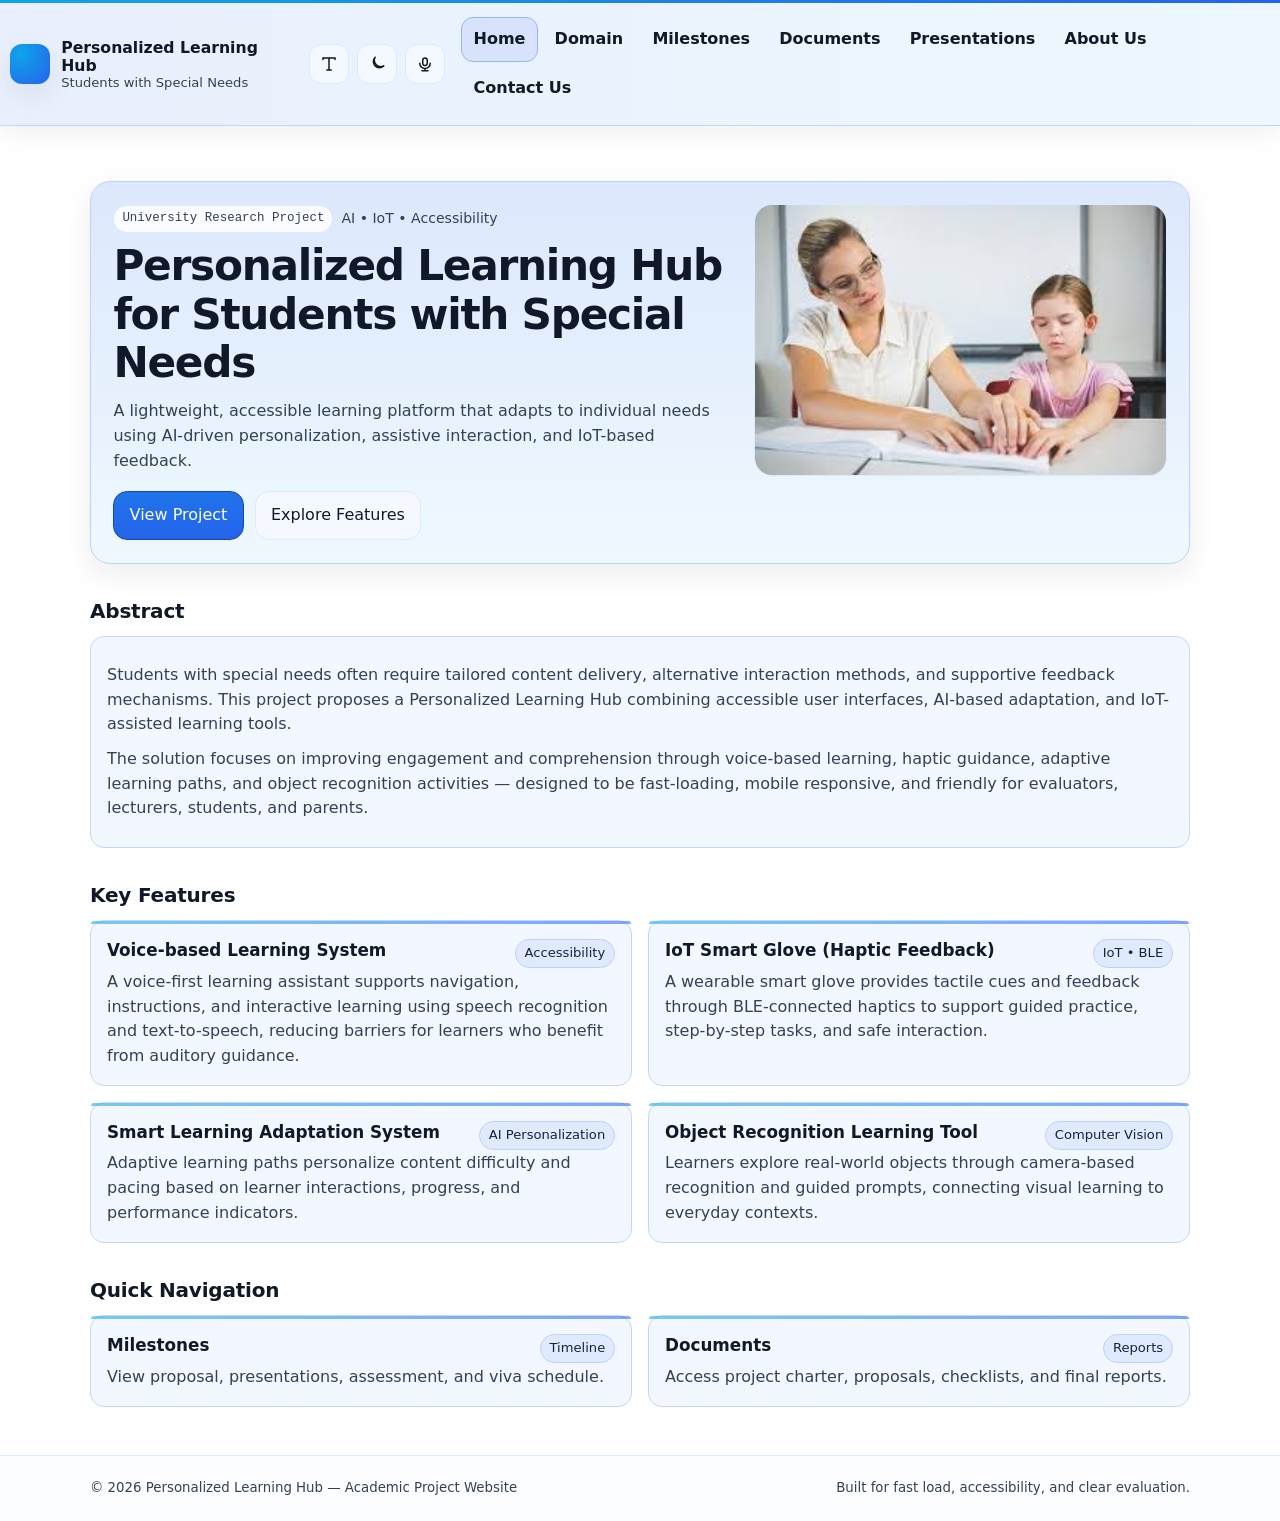
==== index.html @ 5e0aa2a2 "initial commit" ====
<!doctype html>
<html lang="en">
<head>
  <meta charset="utf-8" />
  <meta name="viewport" content="width=device-width, initial-scale=1" />
  <meta name="description" content="Academic project website — Personalized Learning Hub for Students with Special Needs." />
  <title>Personalized Learning Hub | Home</title>

  <link rel="stylesheet" href="styles/main.css" />
  <link rel="icon" href="data:image/svg+xml,%3Csvg xmlns='http://www.w3.org/2000/svg' viewBox='0 0 100 100'%3E%3Cdefs/%3E%3Crect width='100' height='100' rx='18' fill='%231d4ed8'/%3E%3Cpath d='M25 55c10-18 24-27 42-27' fill='none' stroke='%230ea5e9' stroke-width='10' stroke-linecap='round'/%3E%3Cpath d='M25 70c18-25 38-35 55-35' fill='none' stroke='%23ffffff' stroke-width='10' stroke-linecap='round'/%3E%3C/svg%3E" />
</head>

<body data-page="home">
  <a class="skip-link" href="#main">Skip to content</a>

  <!-- Shared Header / Navigation (consistent across all pages) -->
  <header class="site-header">
    <div class="container">
      <nav class="navbar" aria-label="Main navigation">
        <a class="brand" href="index.html">
          <span class="brand-mark" aria-hidden="true"></span>
          <span class="brand-text">
            <strong>Personalized Learning Hub</strong>
            <span>Students with Special Needs</span>
          </span>
        </a>

        <div class="nav-controls" aria-label="Accessibili ty controls">
          <button class="icon-btn nav-toggle" type="button" data-action="toggle-nav" aria-expanded="false" aria-label="Open menu">
            <svg class="icon" aria-hidden="true"><use href="#i-menu"></use></svg>
          </button>

          <button class="icon-btn" type="button" data-action="toggle-font" aria-pressed="false" aria-label="Toggle larger text">
            <svg class="icon" aria-hidden="true"><use href="#i-text"></use></svg>
          </button>

          <button class="icon-btn" type="button" data-action="toggle-theme" aria-pressed="false" aria-label="Toggle dark mode">
            <svg class="icon" aria-hidden="true"><use href="#i-moon"></use></svg>
          </button>

          <!-- Optional but high-value: voice navigation (off by default) -->
          <button class="icon-btn" type="button" data-action="toggle-voice" aria-pressed="false" aria-label="Toggle voice navigation">
            <svg class="icon" aria-hidden="true"><use href="#i-mic"></use></svg>
          </button>
        </div>

        <div class="nav-links" role="list">
          <a href="index.html" data-page="home">Home</a>
          <a href="pages/domain.html" data-page="domain">Domain</a>
          <a href="pages/milestones.html" data-page="milestones">Milestones</a>
          <a href="pages/documents.html" data-page="documents">Documents</a>
          <a href="pages/presentations.html" data-page="presentations">Presentations</a>
          <a href="pages/about.html" data-page="about">About Us</a>
          <a href="pages/contact.html" data-page="contact">Contact Us</a>
        </div>
      </nav>
    </div>
  </header>

  <main id="main">
    <!-- Hero -->
    <section class="hero">
      <div class="container">
        <div class="hero-card">
          <div>
            <div class="kicker">
              <span class="kicker-badge">University Research Project</span>
              <span>AI • IoT • Accessibility</span>
            </div>

            <h1>Personalized Learning Hub for Students with Special Needs</h1>
            <p>
              A lightweight, accessible learning platform that adapts to individual needs using AI-driven personalization,
              assistive interaction, and IoT-based feedback.
            </p>

            <div class="cta-row">
              <a class="btn primary" href="pages/domain.html">View Project</a>
              <a class="btn ghost" href="#features">Explore Features</a>
            </div>
          </div>

          <!-- Minimal, optimized image (SVG) -->
          <div>
            <img src="assets/images/student.jfif" alt="Abstract learning illustration" style="width:100%;height:auto;border-radius:18px;border:1px solid var(--border);background:color-mix(in srgb, var(--bg) 80%, var(--surface));" loading="lazy" />
          </div>
        </div>
      </div>
    </section>

    <!-- Short introduction (abstract-style summary) -->
    <section class="section" aria-labelledby="abstract">
      <div class="container">
        <h2 id="abstract">Abstract</h2>
        <div class="prose">
          <p>
            Students with special needs often require tailored content delivery, alternative interaction methods, and supportive
            feedback mechanisms. This project proposes a Personalized Learning Hub combining accessible user interfaces,
            AI-based adaptation, and IoT-assisted learning tools.
          </p>
          <p>
            The solution focuses on improving engagement and comprehension through voice-based learning, haptic guidance,
            adaptive learning paths, and object recognition activities — designed to be fast-loading, mobile responsive, and
            friendly for evaluators, lecturers, students, and parents.
          </p>
        </div>
      </div>
    </section>

    <!-- Key features -->
    <section class="section" id="features" aria-labelledby="features-title">
      <div class="container">
        <h2 id="features-title">Key Features</h2>

        <div class="grid" role="list">
          <article class="card" role="listitem">
            <div class="card-top">
              <h3>Voice-based Learning System</h3>
              <span class="pill">Accessibility</span>
            </div>
            <p>
              A voice-first learning assistant supports navigation, instructions, and interactive learning using speech
              recognition and text-to-speech, reducing barriers for learners who benefit from auditory guidance.
            </p>
          </article>

          <article class="card" role="listitem">
            <div class="card-top">
              <h3>IoT Smart Glove (Haptic Feedback)</h3>
              <span class="pill">IoT • BLE</span>
            </div>
            <p>
              A wearable smart glove provides tactile cues and feedback through BLE-connected haptics to support guided
              practice, step-by-step tasks, and safe interaction.
            </p>
          </article>

          <article class="card" role="listitem">
            <div class="card-top">
              <h3>Smart Learning Adaptation System</h3>
              <span class="pill">AI Personalization</span>
            </div>
            <p>
              Adaptive learning paths personalize content difficulty and pacing based on learner interactions, progress, and
              performance indicators.
            </p>
          </article>

          <article class="card" role="listitem">
            <div class="card-top">
              <h3>Object Recognition Learning Tool</h3>
              <span class="pill">Computer Vision</span>
            </div>
            <p>
              Learners explore real-world objects through camera-based recognition and guided prompts, connecting visual
              learning to everyday contexts.
            </p>
          </article>
        </div>
      </div>
    </section>

    <!-- Quick jump section (lightweight) -->
    <section class="section" aria-labelledby="quick-nav">
      <div class="container">
        <h2 id="quick-nav">Quick Navigation</h2>
        <div class="grid" role="list">
          <a class="card" role="listitem" href="pages/milestones.html" style="text-decoration:none;color:inherit;">
            <div class="card-top"><h3>Milestones</h3><span class="pill">Timeline</span></div>
            <p>View proposal, presentations, assessment, and viva schedule.</p>
          </a>
          <a class="card" role="listitem" href="pages/documents.html" style="text-decoration:none;color:inherit;">
            <div class="card-top"><h3>Documents</h3><span class="pill">Reports</span></div>
            <p>Access project charter, proposals, checklists, and final reports.</p>
          </a>
        </div>
      </div>
    </section>
  </main>

  <footer class="site-footer">
    <div class="container">
      <div class="footer-row">
        <small>© <span id="year"></span> Personalized Learning Hub — Academic Project Website</small>
        <small>Built for fast load, accessibility, and clear evaluation.</small>
      </div>
    </div>
  </footer>

  <script src="scripts/icons.js"></script>
  <script src="scripts/main.js"></script>
  <script>
    document.getElementById('year').textContent = new Date().getFullYear();
  </script>
</body>
</html>
---- styles/main.css ----
/*
  Main stylesheet (lightweight, responsive, WCAG-friendly)
  - No external frameworks
  - Uses system fonts for speed
  - Uses CSS variables for theme + accessibility toggles
*/

:root{
  /* Default theme: dark, modern blue (as requested) */
  --bg: #000000;
  --surface: #071a3a;
  --text: #eaf2ff;
  --muted: #b6c7e6;
  --border: rgba(59, 130, 246, 0.22);
  --brand: #3b82f6;      /* blue */
  --brand-2: #0ea5e9;    /* sky */
  --good: #15803d;
  --warn: #b45309;
  --bad: #b91c1c;

  /* Sizing */
  --radius: 14px;
  --shadow: 0 14px 40px rgba(0, 0, 0, 0.55);

  /* Typography */
  --font: ui-sans-serif, system-ui, -apple-system, Segoe UI, Roboto, Helvetica, Arial, "Apple Color Emoji", "Segoe UI Emoji";
  --mono: ui-monospace, SFMono-Regular, Menlo, Monaco, Consolas, "Liberation Mono", "Courier New", monospace;

  /* Base font size (adjusted by JS font-size toggle) */
  --base-font: 16px;
}

/* Light mode (via JS toggle sets [data-theme="light"]) */
:root[data-theme="light"]{
  --bg: #ffffff;
  --surface: #f1f6ff;
  --text: #111827;
  --muted: #334155;
  --border: #dbeafe;
  --brand: #2563eb;
  --brand-2: #0ea5e9;
  --shadow: 0 10px 30px rgba(17, 24, 39, 0.08);
}

/* Larger font mode (via JS toggle sets [data-font="lg"]) */
:root[data-font="lg"]{
  --base-font: 18px;
}

*{ box-sizing: border-box; }
html{ scroll-behavior: smooth; }

body{
  margin: 0;
  font-family: var(--font);
  font-size: var(--base-font);
  line-height: 1.55;
  color: var(--text);
  background: var(--bg);
}

a{ color: var(--brand); text-underline-offset: 3px; }
a:hover{ color: color-mix(in srgb, var(--brand) 85%, #1e3a8a); }
a:focus-visible,
button:focus-visible,
input:focus-visible,
textarea:focus-visible,
summary:focus-visible{
  outline: 3px solid rgba(14, 165, 233, 0.65);
  outline-offset: 2px;
  border-radius: 8px;
}

/* Layout */
.container{
  width: min(1100px, calc(100% - 2rem));
  margin-inline: auto;
}

/* Make the navbar feel wider without stretching all page content */
.site-header .container{
  width: min(1320px, calc(100% - 1.25rem));
}

.skip-link{
  position: absolute;
  left: -9999px;
  top: 0.75rem;
  z-index: 1000;
  padding: 0.6rem 0.9rem;
  background: var(--text);
  color: var(--bg);
  border-radius: 10px;
}
.skip-link:focus{ left: 1rem; }

/* Header / Nav */
.site-header{
  position: sticky;
  top: 0;
  z-index: 50;
  /* Slightly more colored, but still academic and subtle */
  background:
    linear-gradient(90deg,
      color-mix(in srgb, var(--brand) 10%, var(--bg)),
      color-mix(in srgb, var(--brand-2) 8%, var(--bg))
    );
  backdrop-filter: blur(10px);
  border-bottom: 1px solid color-mix(in srgb, var(--brand) 16%, var(--border));
  box-shadow: 0 8px 24px rgba(17, 24, 39, 0.06);
}

/* Accent bar for clearer branding */
.site-header::before{
  content: "";
  display: block;
  height: 3px;
  background: linear-gradient(90deg, var(--brand-2), var(--brand));
}

.navbar{
  display: flex;
  align-items: center;
  justify-content: space-between;
  gap: 1rem;
  padding: 0.9rem 0;
}

.brand{
  display: flex;
  align-items: center;
  gap: 0.7rem;
  color: var(--text);
  text-decoration: none;
}

.brand-mark{
  width: 40px;
  height: 40px;
  border-radius: 12px;
  background: radial-gradient(circle at 25% 25%, var(--brand-2), var(--brand));
  box-shadow: var(--shadow);
  flex: 0 0 auto;
}

.brand-text{ display: grid; line-height: 1.15; }
.brand-text strong{ font-size: 0.98rem; }
.brand-text span{ font-size: 0.82rem; color: var(--muted); }

.nav-controls{
  display: flex;
  align-items: center;
  gap: 0.5rem;
}

.icon-btn{
  display: inline-flex;
  align-items: center;
  justify-content: center;
  width: 40px;
  height: 40px;
  border-radius: 12px;
  border: 1px solid var(--border);
  background: color-mix(in srgb, var(--surface) 78%, var(--bg));
  color: var(--text);
  cursor: pointer;
}
.icon-btn:hover{ filter: brightness(0.98); }
.icon{ width: 18px; height: 18px; fill: currentColor; }

.nav-toggle{ display: none; }

.nav-links{
  display: flex;
  align-items: center;
  gap: 0.3rem;
  flex-wrap: wrap;
}

.nav-links a{
  display: inline-flex;
  align-items: center;
  padding: 0.55rem 0.7rem;
  border-radius: 12px;
  color: var(--text);
  text-decoration: none;
  border: 1px solid transparent;
  font-weight: 600;
}
.nav-links a[aria-current="page"]{
  background: color-mix(in srgb, var(--brand) 18%, var(--bg));
  border-color: color-mix(in srgb, var(--brand) 38%, var(--border));
}
.nav-links a:hover{
  background: color-mix(in srgb, var(--brand-2) 10%, var(--surface));
  border-color: color-mix(in srgb, var(--brand-2) 22%, var(--border));
}

/* Mobile nav */
@media (max-width: 860px){
  .nav-toggle{ display: inline-flex; }
  .nav-links{
    display: none;
    width: 100%;
    padding: 0.8rem;
    background: color-mix(in srgb, var(--surface) 86%, var(--bg));
    border: 1px solid var(--border);
    border-radius: var(--radius);
  }
  .nav-links.is-open{ display: grid; grid-template-columns: 1fr; }
  .navbar{ flex-wrap: wrap; }
}

/* Page */
main{ padding: 2rem 0 3rem; }

.page-title{
  margin: 0 0 0.6rem;
  font-size: clamp(1.55rem, 2.2vw, 2.1rem);
  letter-spacing: -0.02em;
}

.lead{ margin: 0; color: var(--muted); max-width: 75ch; }

/* Hero */
.hero{
  padding: 1.4rem 0 0;
}

.hero-card{
  display: grid;
  grid-template-columns: 1.2fr 0.8fr;
  gap: 1.4rem;
  padding: 1.4rem;
  border-radius: calc(var(--radius) + 6px);
  background:
    linear-gradient(180deg,
      color-mix(in srgb, var(--brand) 10%, var(--surface)),
      color-mix(in srgb, var(--brand-2) 7%, var(--bg))
    );
  border: 1px solid color-mix(in srgb, var(--brand) 18%, var(--border));
  box-shadow: var(--shadow);
}

@media (max-width: 860px){
  .hero-card{ grid-template-columns: 1fr; }
}

.kicker{
  display: inline-flex;
  align-items: center;
  gap: 0.5rem;
  font-size: 0.88rem;
  color: var(--muted);
}
.kicker-badge{
  padding: 0.2rem 0.5rem;
  border-radius: 999px;
  border: 1px solid var(--border);
  background: color-mix(in srgb, var(--bg) 72%, var(--surface));
  font-family: var(--mono);
  font-size: 0.78rem;
}

.hero h1{
  margin: 0.6rem 0 0.7rem;
  font-size: clamp(2.0rem, 3.3vw, 2.8rem);
  line-height: 1.15;
  letter-spacing: -0.03em;
}

.hero p{ margin: 0 0 1.1rem; color: var(--muted); max-width: 72ch; }

.cta-row{ display: flex; flex-wrap: wrap; gap: 0.7rem; }

.btn{
  display: inline-flex;
  align-items: center;
  justify-content: center;
  gap: 0.5rem;
  padding: 0.7rem 0.95rem;
  border-radius: 14px;
  border: 1px solid var(--border);
  text-decoration: none;
  color: var(--text);
  background: color-mix(in srgb, var(--surface) 72%, var(--bg));
}

.btn.primary{
  background: linear-gradient(180deg, color-mix(in srgb, var(--brand-2) 25%, var(--brand)), var(--brand));
  color: white;
  border-color: color-mix(in srgb, var(--brand) 70%, #000);
}
.btn.primary:hover{ filter: brightness(1.03); }

.btn.ghost:hover{ background: color-mix(in srgb, var(--surface) 82%, var(--bg)); }

/* Feature cards */
.grid{
  display: grid;
  grid-template-columns: repeat(12, 1fr);
  gap: 1rem;
}

.card{
  grid-column: span 6;
  padding: 1rem;
  border: 1px solid color-mix(in srgb, var(--brand) 14%, var(--border));
  border-radius: var(--radius);
  background: color-mix(in srgb, var(--surface) 88%, var(--bg));
  position: relative;
}

/* Subtle blue accent on cards (keeps it modern, not flashy) */
.card::before{
  content: "";
  position: absolute;
  inset: 0 0 auto 0;
  height: 3px;
  border-top-left-radius: var(--radius);
  border-top-right-radius: var(--radius);
  background: linear-gradient(90deg, var(--brand-2), var(--brand));
  opacity: 0.55;
}

@media (max-width: 860px){
  .card{ grid-column: span 12; }
}

.card h3{ margin: 0 0 0.4rem; font-size: 1.05rem; }
.card p{ margin: 0; color: var(--muted); }

.card-top{
  display: flex;
  align-items: center;
  justify-content: space-between;
  gap: 0.8rem;
}

.pill{
  display: inline-flex;
  align-items: center;
  gap: 0.35rem;
  padding: 0.2rem 0.55rem;
  border-radius: 999px;
  font-size: 0.82rem;
  border: 1px solid color-mix(in srgb, var(--brand) 18%, var(--border));
  color: color-mix(in srgb, var(--text) 86%, var(--brand));
  background: color-mix(in srgb, var(--brand) 8%, var(--surface));
}

.section{
  margin-top: 2rem;
}
.section h2{
  margin: 0 0 0.6rem;
  font-size: 1.25rem;
  letter-spacing: -0.01em;
}
.section .hint{ margin: 0 0 1rem; color: var(--muted); }

/* Content blocks */
.prose{
  padding: 1rem;
  border-radius: var(--radius);
  border: 1px solid color-mix(in srgb, var(--brand) 14%, var(--border));
  background: color-mix(in srgb, var(--surface) 88%, var(--bg));
}
.prose p{ margin: 0.6rem 0; color: var(--muted); }
.prose ul{ margin: 0.6rem 0; padding-left: 1.2rem; color: var(--muted); }
.prose li{ margin: 0.35rem 0; }

/* Icons in headings */
.h2-row{ display: inline-flex; align-items: center; gap: 0.5rem; }
.h2-row .icon{
  width: 20px;
  height: 20px;
  color: var(--brand);
}

/* Accordions (Milestones) */
.timeline{
  display: grid;
  gap: 0.75rem;
}

details.accordion{
  border: 1px solid color-mix(in srgb, var(--brand) 14%, var(--border));
  border-radius: var(--radius);
  background: color-mix(in srgb, var(--surface) 88%, var(--bg));
  overflow: clip;
}

details.accordion > summary{
  list-style: none;
  cursor: pointer;
  padding: 0.95rem 1rem;
  display: flex;
  align-items: center;
  justify-content: space-between;
  gap: 0.8rem;
}

details.accordion > summary::-webkit-details-marker{ display: none; }

.summary-main{ display: grid; gap: 0.2rem; }
.summary-main strong{ font-size: 1rem; }
.summary-main span{ color: var(--muted); font-size: 0.9rem; }

.kpi{
  display: inline-flex;
  gap: 0.4rem;
  align-items: center;
  font-family: var(--mono);
  font-size: 0.85rem;
  padding: 0.25rem 0.55rem;
  border-radius: 999px;
  border: 1px solid var(--border);
  background: color-mix(in srgb, var(--surface) 80%, var(--bg));
  color: var(--text);
}

.accordion-body{ padding: 0 1rem 1rem; color: var(--muted); }
.accordion-grid{
  display: grid;
  grid-template-columns: repeat(12, 1fr);
  gap: 0.8rem;
}

.accordion-grid .mini{
  grid-column: span 6;
  padding: 0.8rem;
  border: 1px solid var(--border);
  border-radius: 12px;
  background: color-mix(in srgb, var(--surface) 70%, var(--bg));
}

@media (max-width: 860px){
  .accordion-grid .mini{ grid-column: span 12; }
}

.mini strong{ display: block; margin-bottom: 0.25rem; color: var(--text); }

/* Tables (Documents) */
.table{
  width: 100%;
  border-collapse: collapse;
  overflow: hidden;
  border-radius: var(--radius);
  border: 1px solid color-mix(in srgb, var(--brand) 14%, var(--border));
}

.table th,
.table td{
  padding: 0.85rem 0.9rem;
  border-bottom: 1px solid var(--border);
  text-align: left;
  vertical-align: top;
}

.table th{ background: color-mix(in srgb, var(--surface) 75%, var(--bg)); }
.table td{ color: var(--muted); }

.badge{
  display: inline-flex;
  align-items: center;
  padding: 0.2rem 0.5rem;
  border-radius: 999px;
  border: 1px solid var(--border);
  font-size: 0.82rem;
  font-family: var(--mono);
}

.badge.good{ color: var(--good); }
.badge.warn{ color: var(--warn); }
.badge.bad{ color: var(--bad); }

/* Cards for presentations */
.deck{
  display: grid;
  grid-template-columns: repeat(12, 1fr);
  gap: 1rem;
}

.deck .card{ grid-column: span 6; }
@media (max-width: 860px){
  .deck .card{ grid-column: span 12; }
}

/* Profile rows (used for supervisors) */
.profile{
  display: flex;
  align-items: flex-start;
  gap: 0.9rem;
}

@media (max-width: 520px){
  .profile{ flex-direction: column; }
}

.avatar{
  width: 72px;
  height: 72px;
  border-radius: 18px;
  border: 1px solid var(--border);
  background: color-mix(in srgb, var(--bg) 75%, var(--surface));
  object-fit: cover;
  flex: 0 0 auto;
}

.profile-meta{ display: grid; gap: 0.25rem; }
.profile-meta .title{ color: var(--muted); font-size: 0.92rem; }

.embed{
  width: 100%;
  height: 320px;
  border: 1px solid var(--border);
  border-radius: 12px;
  background: color-mix(in srgb, var(--bg) 78%, var(--surface));
}

/* Forms */
.form{
  display: grid;
  gap: 0.9rem;
  padding: 1rem;
  border-radius: var(--radius);
  border: 1px solid var(--border);
  background: color-mix(in srgb, var(--surface) 88%, var(--bg));
}

.field{ display: grid; gap: 0.35rem; }
label{ font-weight: 600; }
input, textarea{
  width: 100%;
  padding: 0.75rem 0.85rem;
  border-radius: 12px;
  border: 1px solid var(--border);
  background: color-mix(in srgb, var(--surface) 70%, var(--bg));
  color: var(--text);
}
textarea{ min-height: 140px; resize: vertical; }
.help{ color: var(--muted); font-size: 0.9rem; }

.notice{
  padding: 0.85rem 0.9rem;
  border-radius: 12px;
  border: 1px solid var(--border);
  background: color-mix(in srgb, var(--surface) 88%, var(--bg));
  color: var(--muted);
}

.notice strong{ color: var(--text); }

/* Footer */
.site-footer{
  border-top: 1px solid var(--border);
  padding: 1.4rem 0;
  background: color-mix(in srgb, var(--surface) 25%, var(--bg));
}

.footer-row{
  display: flex;
  flex-wrap: wrap;
  align-items: center;
  justify-content: space-between;
  gap: 0.75rem;
}

.footer-row small{ color: var(--muted); }

/* Reduced motion */
@media (prefers-reduced-motion: reduce){
  html{ scroll-behavior: auto; }
  *{ transition: none !important; animation: none !important; }
}
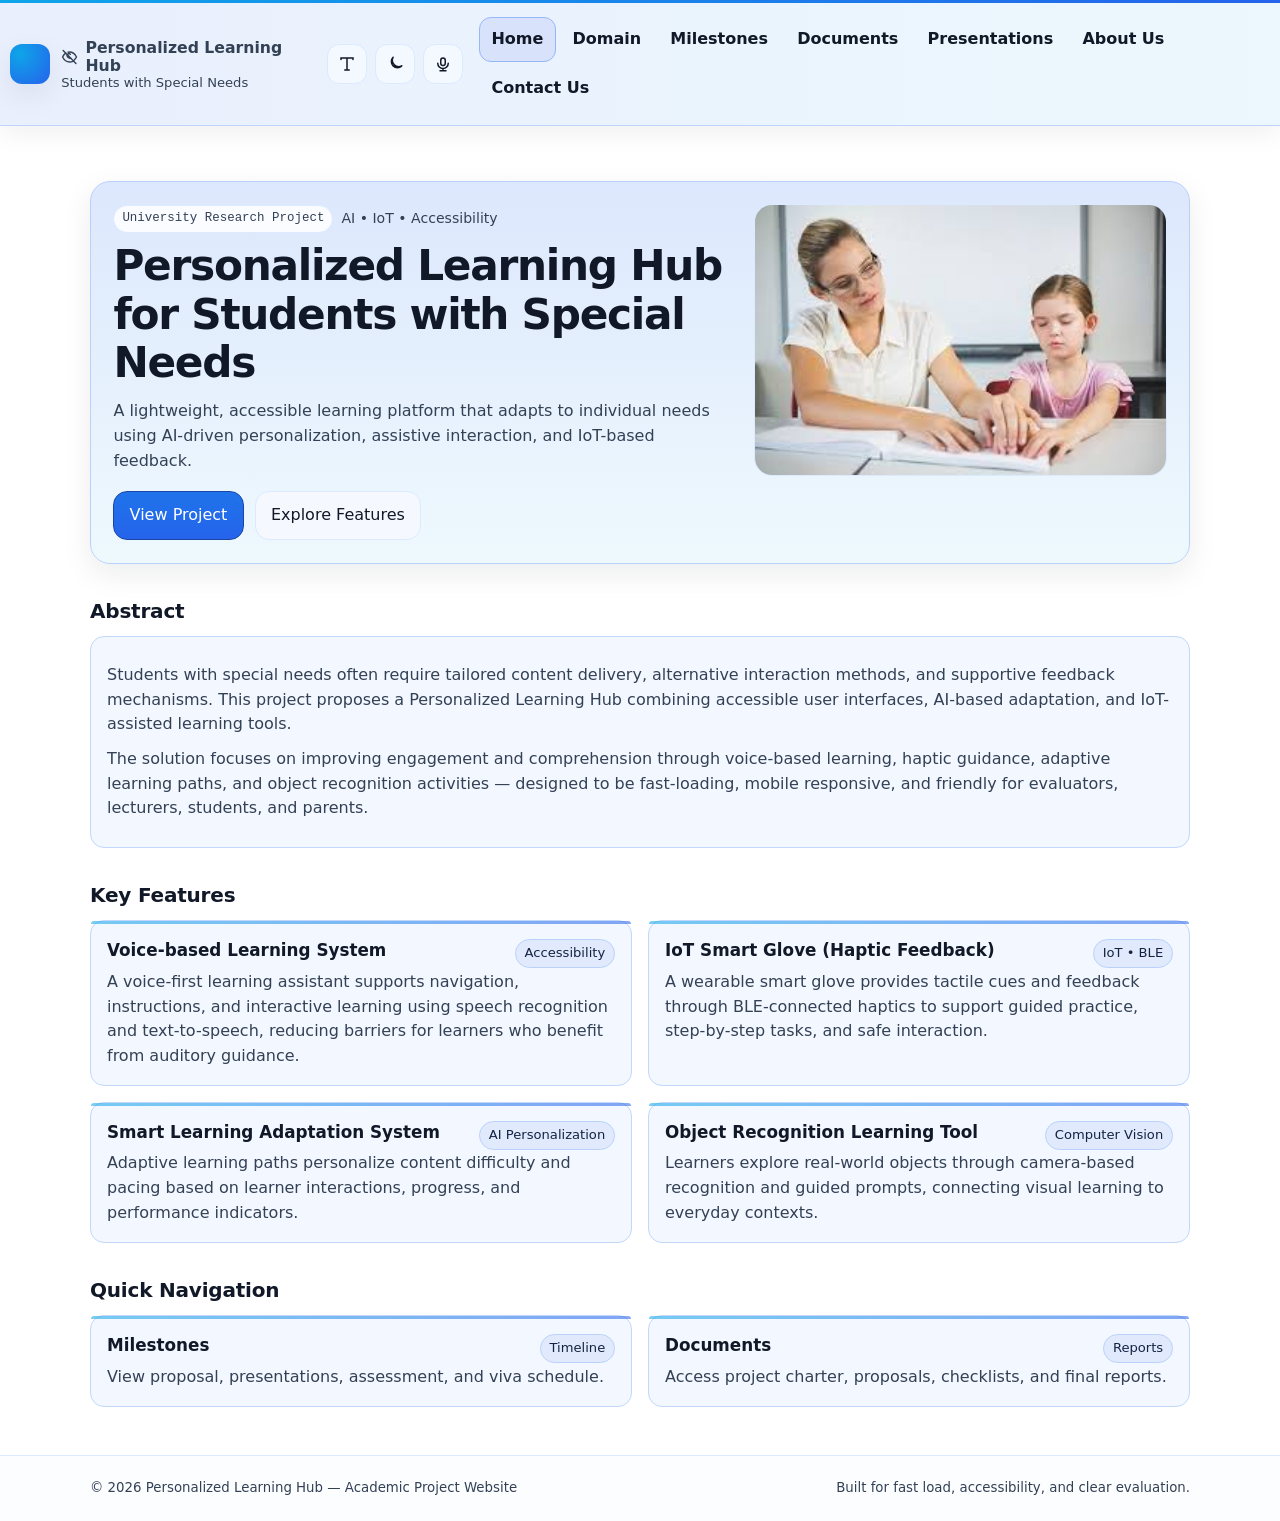
==== commit 8b2954e1: "updates" ====
--- a/index.html
+++ b/index.html
@@ -7,7 +7,7 @@
   <title>Personalized Learning Hub | Home</title>
 
   <link rel="stylesheet" href="styles/main.css" />
-  <link rel="icon" href="data:image/svg+xml,%3Csvg xmlns='http://www.w3.org/2000/svg' viewBox='0 0 100 100'%3E%3Cdefs/%3E%3Crect width='100' height='100' rx='18' fill='%231d4ed8'/%3E%3Cpath d='M25 55c10-18 24-27 42-27' fill='none' stroke='%230ea5e9' stroke-width='10' stroke-linecap='round'/%3E%3Cpath d='M25 70c18-25 38-35 55-35' fill='none' stroke='%23ffffff' stroke-width='10' stroke-linecap='round'/%3E%3C/svg%3E" />
+  <link rel="icon" href="assets/icons/favicon.svg" type="image/svg+xml" />
 </head>
 
 <body data-page="home">
@@ -20,7 +20,10 @@
         <a class="brand" href="index.html">
           <span class="brand-mark" aria-hidden="true"></span>
           <span class="brand-text">
-            <strong>Personalized Learning Hub</strong>
+            <span class="brand-title">
+              <svg class="icon" aria-hidden="true"><use href="#i-eye-off"></use></svg>
+              <strong>Personalized Learning Hub</strong>
+            </span>
             <span>Students with Special Needs</span>
           </span>
         </a>
--- a/styles/main.css
+++ b/styles/main.css
@@ -144,6 +144,8 @@
 }
 
 .brand-text{ display: grid; line-height: 1.15; }
+.brand-title{ display: inline-flex; align-items: center; gap: 0.45rem; }
+.brand-title .icon{ width: 18px; height: 18px; }
 .brand-text strong{ font-size: 0.98rem; }
 .brand-text span{ font-size: 0.82rem; color: var(--muted); }
 
@@ -494,6 +496,22 @@
   gap: 0.9rem;
 }
 
+/* About: emphasize supervisors */
+.supervision-grid .card{
+  grid-column: span 6;
+  padding: 1.25rem;
+}
+
+@media (max-width: 860px){
+  .supervision-grid .card{ grid-column: span 12; }
+}
+
+.supervision-grid .avatar{
+  width: 96px;
+  height: 96px;
+  border-radius: 22px;
+}
+
 @media (max-width: 520px){
   .profile{ flex-direction: column; }
 }
